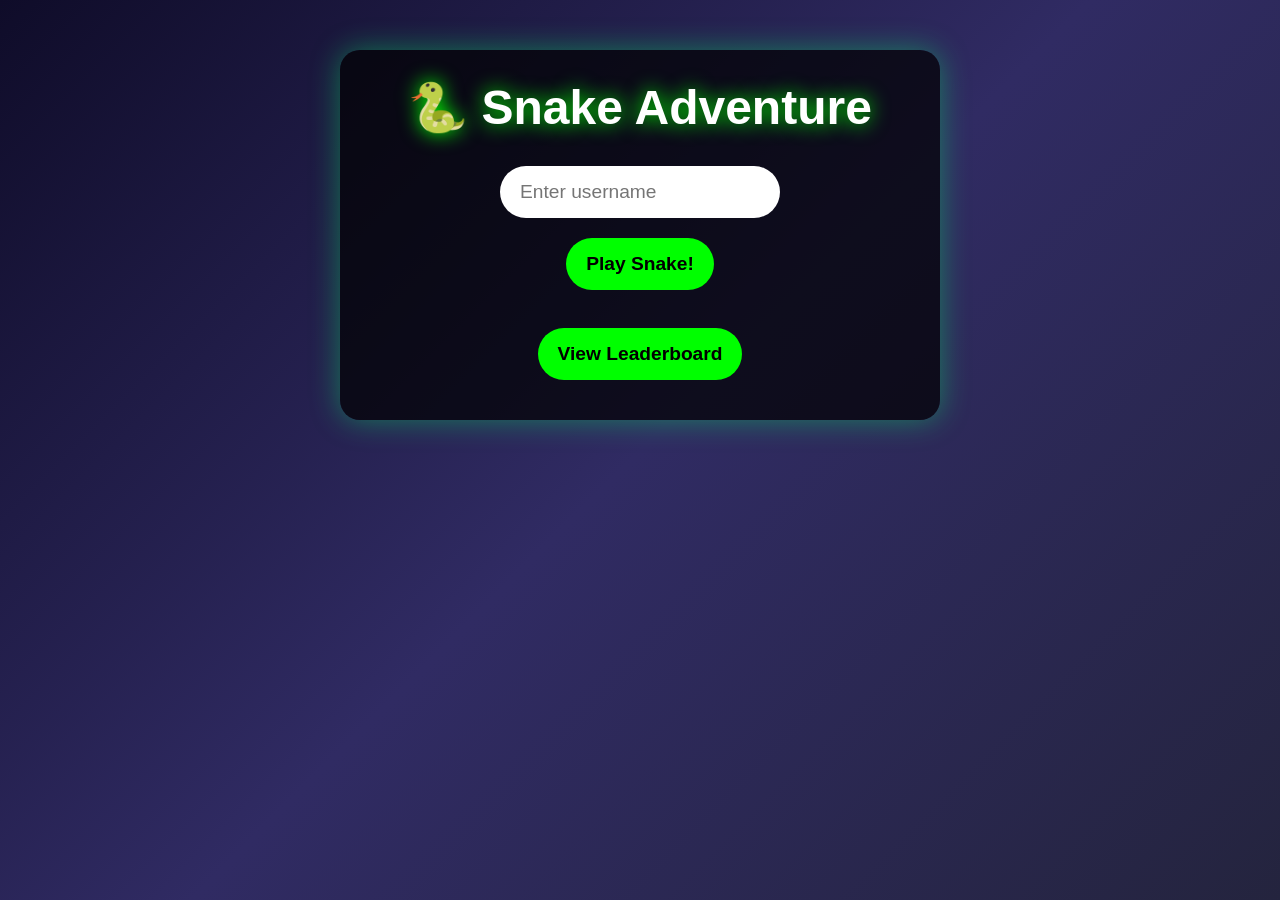
==== index.html @ ae563e67 "Enhance visitor analytics with IP tracking Updated visitor analytics tracking to include IP address " ====
<!DOCTYPE html>
<html lang="en">
<head>
    <meta charset="UTF-8">
    <meta name="viewport" content="width=device-width, initial-scale=1.0">
    <title>🐍 Snake Game</title>
    <style>
        * { margin:0; padding:0; box-sizing:border-box; }
        body {
            font-family: Arial, sans-serif;
            background: linear-gradient(135deg, #0f0c29, #302b63, #24243e);
            color: white;
            text-align: center;
            min-height: 100vh;
            padding: 20px;
        }
        .container {
            max-width: 600px;
            margin: 30px auto;
            padding: 30px;
            background: rgba(0,0,0,0.7);
            border-radius: 20px;
            box-shadow: 0 0 30px rgba(0,255,100,0.4);
        }
        h1 { font-size: 3rem; margin-bottom: 20px; text-shadow: 0 0 20px #0f0; }
        input, button {
            padding: 15px 20px;
            margin: 10px;
            font-size: 1.2rem;
            border-radius: 50px;
        }
        input { width: 280px; border: none; }
        button {
            background: #0f0;
            color: black;
            border: none;
            cursor: pointer;
            font-weight: bold;
        }
        button:hover { transform: scale(1.05); }
        canvas {
            background: #111;
            border: 4px solid #0f0;
            image-rendering: pixelated;
            margin: 20px auto;
            display: block;
        }
        table { width: 100%; border-collapse: collapse; margin: 20px 0; }
        th, td { padding: 12px; border-bottom: 1px solid #0f0; }
        .hidden { display: none; }
    </style>
</head>
<body>
    <div class="container" id="start-screen">
        <h1>🐍 Snake Adventure</h1>
        <input type="text" id="username" placeholder="Enter username" maxlength="20">
        <br>
        <button onclick="startGame()">Play Snake!</button>
        <br><br>
        <button onclick="showLeaderboard()">View Leaderboard</button>
    </div>

    <div class="container hidden" id="game-screen">
        <h2>Snake - <span id="player-name"></span></h2>
        <div>Score: <span id="score">0</span></div>
        <canvas id="gameCanvas" width="400" height="400"></canvas>
        <p>Use Arrow Keys or WASD</p>
        <button onclick="endGame()">End Game</button>
    </div>

    <div class="container hidden" id="leaderboard-screen">
        <h1>🏆 Global Leaderboard</h1>
        <table id="leaderboard-table">
            <thead><tr><th>Rank</th><th>Player</th><th>Score</th><th>Date</th></tr></thead>
            <tbody></tbody>
        </table>
        <button onclick="backToMenu()">Play Again</button>
    </div>

    <script>
        const SUPABASE_URL = 'https://oymwllxasxifyttbkpqt.supabase.co';
        const SUPABASE_ANON_KEY = 'sb_publishable_335qzV9UbTZ8NwOgAKezkw_RyhqRlqV';

        let currentUsername = '';

        // === VISITOR ANALYTICS WITH IP TRACKING ===
        async function trackVisitor() {
            try {
                // Get real visitor IP
                const ipRes = await fetch('https://api.ipapi.is/v1/?key=free');
                const ipData = await ipRes.json();
                const ip = ipData.ip || 'unknown';

                const visitorData = {
                    username: currentUsername || localStorage.getItem('snakeUsername') || 'anonymous',
                    country: ipData.country || 'Unknown',
                    region: ipData.region || ipData.city || 'Unknown',
                    device_type: /Mobi|Android|iPhone|iPad/i.test(navigator.userAgent) ? 'Mobile' : 'Desktop',
                    browser: navigator.userAgent.includes('Chrome') ? 'Chrome' :
                             navigator.userAgent.includes('Firefox') ? 'Firefox' :
                             navigator.userAgent.includes('Safari') ? 'Safari' : 'Other',
                    os: navigator.platform,
                    language: navigator.language,
                    screen_resolution: `${window.screen.width}x${window.screen.height}`,
                    timezone: Intl.DateTimeFormat().resolvedOptions().timeZone,
                    referrer: document.referrer || 'direct',
                    ip_address: ip
                };

                await fetch(`${SUPABASE_URL}/rest/v1/visitor_analytics`, {
                    method: 'POST',
                    headers: {
                        'apikey': SUPABASE_ANON_KEY,
                        'Authorization': `Bearer ${SUPABASE_ANON_KEY}`,
                        'Content-Type': 'application/json'
                    },
                    body: JSON.stringify(visitorData)
                });

                console.log("Visitor tracked with IP:", ip);
            } catch(e) {
                console.log("Visitor analytics failed (optional)");
            }
        }

        // Start Game
        function startGame() {
            const input = document.getElementById('username').value.trim();
            if (!input) return alert("Please enter a username!");
            currentUsername = input;
            localStorage.setItem('snakeUsername', input);

            document.getElementById('start-screen').classList.add('hidden');
            document.getElementById('game-screen').classList.remove('hidden');
            document.getElementById('player-name').textContent = currentUsername;

            initSnakeGame();
            trackVisitor();        // Track when game starts
        }

        // Snake Game Logic
        let snake, food, dx, dy, score, gameInterval, gameOverFlag;
        const canvas = document.getElementById('gameCanvas');
        const ctx = canvas.getContext('2d');
        const grid = 20;
        const tileCount = canvas.width / grid;

        function initSnakeGame() {
            snake = [{x:10, y:10}];
            food = {x:15, y:15};
            dx = 1; dy = 0;
            score = 0;
            gameOverFlag = false;
            document.getElementById('score').textContent = 0;
            randomFood();
            if (gameInterval) clearInterval(gameInterval);
            gameInterval = setInterval(drawGame, 100);
        }

        function randomFood() {
            food = { x: Math.floor(Math.random()*tileCount), y: Math.floor(Math.random()*tileCount) };
        }

        function drawGame() {
            if (gameOverFlag) return;
            const head = {x: snake[0].x + dx, y: snake[0].y + dy};

            if (head.x < 0 || head.x >= tileCount || head.y < 0 || head.y >= tileCount || snake.some(s => s.x === head.x && s.y === head.y)) {
                return endGame();
            }

            snake.unshift(head);

            if (head.x === food.x && head.y === food.y) {
                score += 10;
                document.getElementById('score').textContent = score;
                randomFood();
            } else {
                snake.pop();
            }

            ctx.fillStyle = '#000';
            ctx.fillRect(0, 0, canvas.width, canvas.height);

            ctx.fillStyle = '#0f0';
            snake.forEach(s => ctx.fillRect(s.x*grid, s.y*grid, grid-2, grid-2));

            ctx.fillStyle = '#f00';
            ctx.fillRect(food.x*grid, food.y*grid, grid-2, grid-2);
        }

        function endGame() {
            gameOverFlag = true;
            clearInterval(gameInterval);
            submitScore(currentUsername, score);
            alert(`Game Over! Final Score: ${score}`);
            setTimeout(showLeaderboard, 800);
        }

        document.addEventListener('keydown', e => {
            if (gameOverFlag) return;
            switch(e.key) {
                case 'ArrowUp': case 'w': case 'W': if(dy!==1){dx=0;dy=-1;} break;
                case 'ArrowDown': case 's': case 'S': if(dy!==-1){dx=0;dy=1;} break;
                case 'ArrowLeft': case 'a': case 'A': if(dx!==1){dx=-1;dy=0;} break;
                case 'ArrowRight': case 'd': case 'D': if(dx!==-1){dx=1;dy=0;} break;
            }
        });

        // Submit Score
        async function submitScore(username, score) {
            try {
                await fetch(`${SUPABASE_URL}/rest/v1/scores`, {
                    method: 'POST',
                    headers: {
                        'apikey': SUPABASE_ANON_KEY,
                        'Authorization': `Bearer ${SUPABASE_ANON_KEY}`,
                        'Content-Type': 'application/json'
                    },
                    body: JSON.stringify({ username, score })
                });
            } catch(e) {}
        }

        // Leaderboard
        async function showLeaderboard() {
            document.getElementById('start-screen').classList.add('hidden');
            document.getElementById('game-screen').classList.add('hidden');
            document.getElementById('leaderboard-screen').classList.remove('hidden');

            try {
                const res = await fetch(`${SUPABASE_URL}/rest/v1/scores?select=*&order=score.desc&limit=50`, {
                    headers: { 'apikey': SUPABASE_ANON_KEY, 'Authorization': `Bearer ${SUPABASE_ANON_KEY}` }
                });
                const data = await res.json();
                const tbody = document.querySelector('#leaderboard-table tbody');
                tbody.innerHTML = '';
                data.forEach((row, i) => {
                    const tr = document.createElement('tr');
                    tr.innerHTML = `<td>${i+1}</td><td>${row.username}</td><td>${row.score}</td><td>${new Date(row.timestamp).toLocaleDateString()}</td>`;
                    tbody.appendChild(tr);
                });
            } catch(e) {
                alert("Could not load leaderboard.");
            }
        }

        function backToMenu() {
            document.getElementById('leaderboard-screen').classList.add('hidden');
            document.getElementById('start-screen').classList.remove('hidden');
        }

        // Load analytics when page opens
        window.onload = () => {
            console.log("Snake Game + IP Analytics loaded!");
            trackVisitor();
        };
    </script>
</body>
</html>
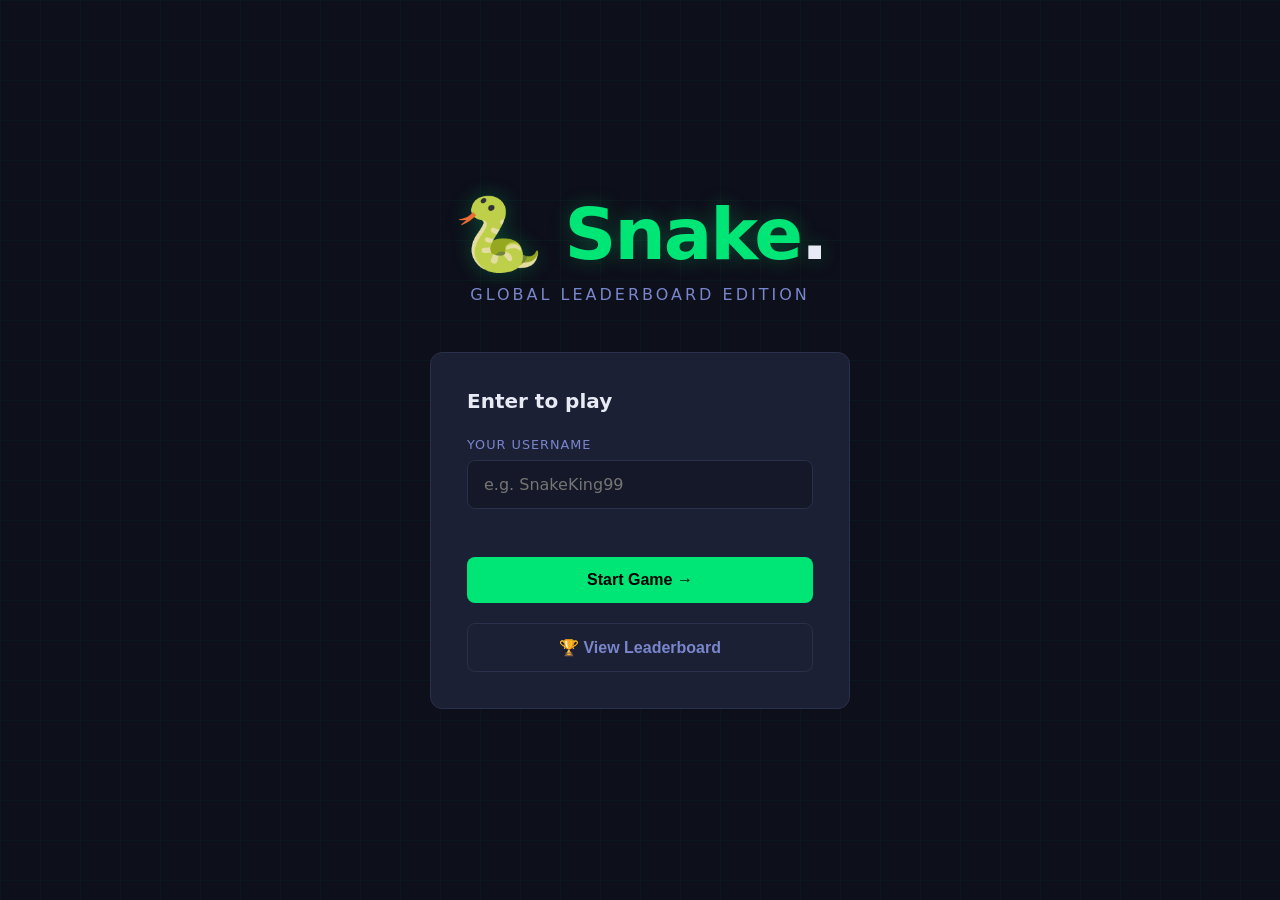
==== commit db050b16: "Update index.html" ====
--- a/index.html
+++ b/index.html
@@ -1,260 +1,1137 @@
 <!DOCTYPE html>
 <html lang="en">
 <head>
-    <meta charset="UTF-8">
-    <meta name="viewport" content="width=device-width, initial-scale=1.0">
-    <title>🐍 Snake Game</title>
-    <style>
-        * { margin:0; padding:0; box-sizing:border-box; }
-        body {
-            font-family: Arial, sans-serif;
-            background: linear-gradient(135deg, #0f0c29, #302b63, #24243e);
-            color: white;
-            text-align: center;
-            min-height: 100vh;
-            padding: 20px;
-        }
-        .container {
-            max-width: 600px;
-            margin: 30px auto;
-            padding: 30px;
-            background: rgba(0,0,0,0.7);
-            border-radius: 20px;
-            box-shadow: 0 0 30px rgba(0,255,100,0.4);
-        }
-        h1 { font-size: 3rem; margin-bottom: 20px; text-shadow: 0 0 20px #0f0; }
-        input, button {
-            padding: 15px 20px;
-            margin: 10px;
-            font-size: 1.2rem;
-            border-radius: 50px;
-        }
-        input { width: 280px; border: none; }
-        button {
-            background: #0f0;
-            color: black;
-            border: none;
-            cursor: pointer;
-            font-weight: bold;
-        }
-        button:hover { transform: scale(1.05); }
-        canvas {
-            background: #111;
-            border: 4px solid #0f0;
-            image-rendering: pixelated;
-            margin: 20px auto;
-            display: block;
-        }
-        table { width: 100%; border-collapse: collapse; margin: 20px 0; }
-        th, td { padding: 12px; border-bottom: 1px solid #0f0; }
-        .hidden { display: none; }
-    </style>
+  <meta charset="UTF-8" />
+  <meta name="viewport" content="width=device-width, initial-scale=1.0" />
+  <title>🐍 Snake Adventure</title>
+  <style>
+    /* ── Reset & tokens ──────────────────────────────────────────── */
+    *, *::before, *::after { box-sizing: border-box; margin: 0; padding: 0; }
+
+    :root {
+      --bg:        #0d0f1a;
+      --surface:   #151828;
+      --card:      #1c2035;
+      --border:    #2a2f4a;
+      --accent:    #00e676;
+      --accent2:   #00bcd4;
+      --danger:    #ff5252;
+      --gold:      #ffd740;
+      --silver:    #b0bec5;
+      --bronze:    #ff8a65;
+      --text:      #e8eaf6;
+      --muted:     #7986cb;
+      --font:      'Segoe UI', system-ui, sans-serif;
+      --mono:      'Courier New', monospace;
+      --radius:    12px;
+      --glow:      0 0 20px rgba(0,230,118,.25);
+    }
+
+    body {
+      background: var(--bg);
+      color: var(--text);
+      font-family: var(--font);
+      min-height: 100vh;
+      overflow-x: hidden;
+    }
+
+    /* ── Animated grid background ──────────────────────────────── */
+    body::before {
+      content: '';
+      position: fixed;
+      inset: 0;
+      background-image:
+        linear-gradient(rgba(0,230,118,.04) 1px, transparent 1px),
+        linear-gradient(90deg, rgba(0,230,118,.04) 1px, transparent 1px);
+      background-size: 40px 40px;
+      pointer-events: none;
+      z-index: 0;
+    }
+
+    /* ── Screens ──────────────────────────────────────────────── */
+    .screen {
+      display: none;
+      position: relative;
+      z-index: 1;
+      min-height: 100vh;
+    }
+    .screen.active { display: flex; flex-direction: column; align-items: center; }
+
+    /* ── Username screen ──────────────────────────────────────── */
+    #screen-username {
+      justify-content: center;
+      padding: 24px;
+    }
+
+    .logo {
+      font-size: clamp(2.5rem, 8vw, 4.5rem);
+      font-weight: 900;
+      letter-spacing: -2px;
+      color: var(--accent);
+      text-shadow: var(--glow);
+      margin-bottom: 8px;
+    }
+    .logo span { color: var(--text); }
+
+    .tagline {
+      color: var(--muted);
+      font-size: 1rem;
+      margin-bottom: 48px;
+      letter-spacing: 3px;
+      text-transform: uppercase;
+    }
+
+    .card {
+      background: var(--card);
+      border: 1px solid var(--border);
+      border-radius: var(--radius);
+      padding: 36px;
+      width: 100%;
+      max-width: 420px;
+    }
+
+    .card h2 {
+      font-size: 1.25rem;
+      font-weight: 700;
+      margin-bottom: 24px;
+      color: var(--text);
+    }
+
+    label {
+      display: block;
+      font-size: .8rem;
+      letter-spacing: 1px;
+      text-transform: uppercase;
+      color: var(--muted);
+      margin-bottom: 8px;
+    }
+
+    input[type="text"] {
+      width: 100%;
+      padding: 14px 16px;
+      background: var(--surface);
+      border: 1px solid var(--border);
+      border-radius: 8px;
+      color: var(--text);
+      font-size: 1rem;
+      font-family: var(--font);
+      outline: none;
+      transition: border-color .2s;
+    }
+    input[type="text"]:focus { border-color: var(--accent); box-shadow: var(--glow); }
+
+    .btn {
+      display: inline-flex;
+      align-items: center;
+      justify-content: center;
+      gap: 8px;
+      padding: 14px 28px;
+      border: none;
+      border-radius: 8px;
+      font-size: 1rem;
+      font-weight: 700;
+      cursor: pointer;
+      transition: all .2s;
+      text-decoration: none;
+    }
+    .btn-primary {
+      background: var(--accent);
+      color: #000;
+      width: 100%;
+      margin-top: 20px;
+    }
+    .btn-primary:hover { background: #00ff87; box-shadow: var(--glow); transform: translateY(-1px); }
+    .btn-ghost {
+      background: transparent;
+      color: var(--muted);
+      border: 1px solid var(--border);
+    }
+    .btn-ghost:hover { border-color: var(--accent); color: var(--accent); }
+    .btn-danger {
+      background: var(--danger);
+      color: #fff;
+    }
+    .btn-danger:hover { opacity: .85; }
+    .btn:disabled { opacity: .5; cursor: not-allowed; transform: none; }
+
+    .error-msg {
+      color: var(--danger);
+      font-size: .85rem;
+      margin-top: 8px;
+      min-height: 20px;
+    }
+
+    /* ── Game screen ──────────────────────────────────────────── */
+    #screen-game {
+      padding: 16px;
+      gap: 16px;
+    }
+
+    .game-header {
+      display: flex;
+      align-items: center;
+      justify-content: space-between;
+      width: 100%;
+      max-width: 520px;
+      padding: 0 4px;
+    }
+
+    .player-tag {
+      display: flex;
+      align-items: center;
+      gap: 8px;
+      font-size: .9rem;
+      color: var(--muted);
+    }
+    .player-tag strong { color: var(--accent); }
+
+    .score-display {
+      text-align: center;
+    }
+    .score-display .score-label {
+      font-size: .7rem;
+      letter-spacing: 2px;
+      text-transform: uppercase;
+      color: var(--muted);
+    }
+    .score-display .score-value {
+      font-size: 2rem;
+      font-weight: 900;
+      color: var(--accent);
+      font-family: var(--mono);
+      line-height: 1;
+    }
+
+    /* Canvas wrapper */
+    .canvas-wrap {
+      position: relative;
+      border: 2px solid var(--border);
+      border-radius: var(--radius);
+      overflow: hidden;
+      box-shadow: 0 0 40px rgba(0,230,118,.1);
+    }
+
+    #gameCanvas {
+      display: block;
+      background: var(--surface);
+    }
+
+    /* Overlay (pause / game over / countdown) */
+    .canvas-overlay {
+      position: absolute;
+      inset: 0;
+      display: flex;
+      flex-direction: column;
+      align-items: center;
+      justify-content: center;
+      background: rgba(13,15,26,.88);
+      backdrop-filter: blur(4px);
+      gap: 16px;
+      opacity: 0;
+      pointer-events: none;
+      transition: opacity .25s;
+    }
+    .canvas-overlay.visible { opacity: 1; pointer-events: all; }
+
+    .overlay-title {
+      font-size: clamp(1.8rem, 5vw, 2.5rem);
+      font-weight: 900;
+      color: var(--accent);
+      text-shadow: var(--glow);
+    }
+    .overlay-sub {
+      color: var(--muted);
+      font-size: .95rem;
+    }
+    .overlay-score {
+      font-size: 1.1rem;
+      color: var(--text);
+    }
+    .overlay-score span { color: var(--accent); font-weight: 700; font-family: var(--mono); }
+
+    .overlay-btns { display: flex; gap: 12px; flex-wrap: wrap; justify-content: center; }
+
+    /* Controls hint */
+    .controls-hint {
+      display: flex;
+      gap: 16px;
+      flex-wrap: wrap;
+      justify-content: center;
+      font-size: .78rem;
+      color: var(--muted);
+    }
+    .key {
+      background: var(--card);
+      border: 1px solid var(--border);
+      border-radius: 4px;
+      padding: 2px 6px;
+      font-family: var(--mono);
+      color: var(--text);
+    }
+
+    /* Touch controls */
+    .touch-controls {
+      display: none;
+      flex-direction: column;
+      align-items: center;
+      gap: 6px;
+      margin-top: 4px;
+    }
+    .touch-row { display: flex; gap: 6px; }
+    .touch-btn {
+      width: 56px;
+      height: 56px;
+      background: var(--card);
+      border: 1px solid var(--border);
+      border-radius: 10px;
+      color: var(--text);
+      font-size: 1.4rem;
+      cursor: pointer;
+      display: flex;
+      align-items: center;
+      justify-content: center;
+      user-select: none;
+      -webkit-user-select: none;
+      transition: background .1s;
+      touch-action: manipulation;
+    }
+    .touch-btn:active { background: var(--border); }
+
+    @media (max-width: 600px) {
+      .touch-controls { display: flex; }
+      .controls-hint { display: none; }
+    }
+    @media (pointer: coarse) {
+      .touch-controls { display: flex; }
+      .controls-hint { display: none; }
+    }
+
+    /* ── Leaderboard screen ───────────────────────────────────── */
+    #screen-leaderboard {
+      padding: 24px 16px;
+      gap: 24px;
+    }
+
+    .page-header {
+      text-align: center;
+      width: 100%;
+    }
+    .page-title {
+      font-size: clamp(1.6rem, 5vw, 2.2rem);
+      font-weight: 900;
+      color: var(--text);
+    }
+    .page-title span { color: var(--accent); }
+
+    .lb-wrap {
+      width: 100%;
+      max-width: 640px;
+    }
+
+    .lb-table {
+      width: 100%;
+      border-collapse: collapse;
+      background: var(--card);
+      border: 1px solid var(--border);
+      border-radius: var(--radius);
+      overflow: hidden;
+    }
+
+    .lb-table th {
+      background: var(--surface);
+      padding: 14px 16px;
+      text-align: left;
+      font-size: .75rem;
+      letter-spacing: 1.5px;
+      text-transform: uppercase;
+      color: var(--muted);
+      border-bottom: 1px solid var(--border);
+    }
+
+    .lb-table td {
+      padding: 14px 16px;
+      border-bottom: 1px solid var(--border);
+      font-size: .95rem;
+    }
+    .lb-table tr:last-child td { border-bottom: none; }
+    .lb-table tr:hover td { background: rgba(255,255,255,.03); }
+
+    .rank-badge {
+      display: inline-flex;
+      align-items: center;
+      justify-content: center;
+      width: 28px;
+      height: 28px;
+      border-radius: 50%;
+      font-weight: 800;
+      font-size: .85rem;
+    }
+    .rank-1 { background: rgba(255,215,64,.15); color: var(--gold); }
+    .rank-2 { background: rgba(176,190,197,.15); color: var(--silver); }
+    .rank-3 { background: rgba(255,138,101,.15); color: var(--bronze); }
+    .rank-n { background: var(--surface); color: var(--muted); }
+
+    .lb-score { font-family: var(--mono); font-weight: 700; color: var(--accent); }
+    .lb-date  { color: var(--muted); font-size: .82rem; }
+
+    .lb-loading, .lb-empty {
+      text-align: center;
+      padding: 48px 16px;
+      color: var(--muted);
+    }
+
+    .spinner {
+      width: 32px; height: 32px;
+      border: 3px solid var(--border);
+      border-top-color: var(--accent);
+      border-radius: 50%;
+      animation: spin .7s linear infinite;
+      margin: 0 auto 12px;
+    }
+    @keyframes spin { to { transform: rotate(360deg); } }
+
+    /* ── Toast ────────────────────────────────────────────────── */
+    .toast {
+      position: fixed;
+      bottom: 24px;
+      left: 50%;
+      transform: translateX(-50%) translateY(80px);
+      background: var(--card);
+      border: 1px solid var(--border);
+      border-radius: 8px;
+      padding: 12px 24px;
+      font-size: .9rem;
+      color: var(--text);
+      box-shadow: 0 8px 32px rgba(0,0,0,.5);
+      z-index: 999;
+      transition: transform .3s ease;
+      white-space: nowrap;
+    }
+    .toast.show { transform: translateX(-50%) translateY(0); }
+    .toast.success { border-color: var(--accent); }
+    .toast.error   { border-color: var(--danger); }
+
+    /* ── Nav bar ──────────────────────────────────────────────── */
+    .nav {
+      display: flex;
+      gap: 8px;
+      flex-wrap: wrap;
+      justify-content: center;
+    }
+
+    /* ── Responsive canvas sizing ────────────────────────────── */
+    @media (max-width: 540px) {
+      .card { padding: 24px 20px; }
+    }
+  </style>
 </head>
 <body>
-    <div class="container" id="start-screen">
-        <h1>🐍 Snake Adventure</h1>
-        <input type="text" id="username" placeholder="Enter username" maxlength="20">
-        <br>
-        <button onclick="startGame()">Play Snake!</button>
-        <br><br>
-        <button onclick="showLeaderboard()">View Leaderboard</button>
+
+<!-- ══════════════════════════════════════════════════════════════
+     SCREEN 1 — USERNAME ENTRY
+═══════════════════════════════════════════════════════════════ -->
+<div id="screen-username" class="screen active">
+  <div class="logo">🐍 Snake<span>.</span></div>
+  <div class="tagline">Global Leaderboard Edition</div>
+
+  <div class="card">
+    <h2>Enter to play</h2>
+    <label for="usernameInput">Your username</label>
+    <input
+      type="text"
+      id="usernameInput"
+      placeholder="e.g. SnakeKing99"
+      maxlength="24"
+      autocomplete="off"
+      autocorrect="off"
+      spellcheck="false"
+    />
+    <div class="error-msg" id="usernameError"></div>
+    <button class="btn btn-primary" id="startBtn">Start Game →</button>
+
+    <div style="margin-top:20px; text-align:center;">
+      <button class="btn btn-ghost" onclick="showLeaderboard()" style="width:100%">
+        🏆 View Leaderboard
+      </button>
     </div>
-
-    <div class="container hidden" id="game-screen">
-        <h2>Snake - <span id="player-name"></span></h2>
-        <div>Score: <span id="score">0</span></div>
-        <canvas id="gameCanvas" width="400" height="400"></canvas>
-        <p>Use Arrow Keys or WASD</p>
-        <button onclick="endGame()">End Game</button>
+  </div>
+</div>
+
+<!-- ══════════════════════════════════════════════════════════════
+     SCREEN 2 — GAME
+═══════════════════════════════════════════════════════════════ -->
+<div id="screen-game" class="screen">
+
+  <div class="game-header">
+    <div class="player-tag">
+      🎮 <strong id="hdrUsername"></strong>
     </div>
-
-    <div class="container hidden" id="leaderboard-screen">
-        <h1>🏆 Global Leaderboard</h1>
-        <table id="leaderboard-table">
-            <thead><tr><th>Rank</th><th>Player</th><th>Score</th><th>Date</th></tr></thead>
-            <tbody></tbody>
-        </table>
-        <button onclick="backToMenu()">Play Again</button>
+    <div class="score-display">
+      <div class="score-label">Score</div>
+      <div class="score-value" id="scoreDisplay">0</div>
     </div>
-
-    <script>
-        const SUPABASE_URL = 'https://oymwllxasxifyttbkpqt.supabase.co';
-        const SUPABASE_ANON_KEY = 'sb_publishable_335qzV9UbTZ8NwOgAKezkw_RyhqRlqV';
-
-        let currentUsername = '';
-
-        // === VISITOR ANALYTICS WITH IP TRACKING ===
-        async function trackVisitor() {
-            try {
-                // Get real visitor IP
-                const ipRes = await fetch('https://api.ipapi.is/v1/?key=free');
-                const ipData = await ipRes.json();
-                const ip = ipData.ip || 'unknown';
-
-                const visitorData = {
-                    username: currentUsername || localStorage.getItem('snakeUsername') || 'anonymous',
-                    country: ipData.country || 'Unknown',
-                    region: ipData.region || ipData.city || 'Unknown',
-                    device_type: /Mobi|Android|iPhone|iPad/i.test(navigator.userAgent) ? 'Mobile' : 'Desktop',
-                    browser: navigator.userAgent.includes('Chrome') ? 'Chrome' :
-                             navigator.userAgent.includes('Firefox') ? 'Firefox' :
-                             navigator.userAgent.includes('Safari') ? 'Safari' : 'Other',
-                    os: navigator.platform,
-                    language: navigator.language,
-                    screen_resolution: `${window.screen.width}x${window.screen.height}`,
-                    timezone: Intl.DateTimeFormat().resolvedOptions().timeZone,
-                    referrer: document.referrer || 'direct',
-                    ip_address: ip
-                };
-
-                await fetch(`${SUPABASE_URL}/rest/v1/visitor_analytics`, {
-                    method: 'POST',
-                    headers: {
-                        'apikey': SUPABASE_ANON_KEY,
-                        'Authorization': `Bearer ${SUPABASE_ANON_KEY}`,
-                        'Content-Type': 'application/json'
-                    },
-                    body: JSON.stringify(visitorData)
-                });
-
-                console.log("Visitor tracked with IP:", ip);
-            } catch(e) {
-                console.log("Visitor analytics failed (optional)");
-            }
-        }
-
-        // Start Game
-        function startGame() {
-            const input = document.getElementById('username').value.trim();
-            if (!input) return alert("Please enter a username!");
-            currentUsername = input;
-            localStorage.setItem('snakeUsername', input);
-
-            document.getElementById('start-screen').classList.add('hidden');
-            document.getElementById('game-screen').classList.remove('hidden');
-            document.getElementById('player-name').textContent = currentUsername;
-
-            initSnakeGame();
-            trackVisitor();        // Track when game starts
-        }
-
-        // Snake Game Logic
-        let snake, food, dx, dy, score, gameInterval, gameOverFlag;
-        const canvas = document.getElementById('gameCanvas');
-        const ctx = canvas.getContext('2d');
-        const grid = 20;
-        const tileCount = canvas.width / grid;
-
-        function initSnakeGame() {
-            snake = [{x:10, y:10}];
-            food = {x:15, y:15};
-            dx = 1; dy = 0;
-            score = 0;
-            gameOverFlag = false;
-            document.getElementById('score').textContent = 0;
-            randomFood();
-            if (gameInterval) clearInterval(gameInterval);
-            gameInterval = setInterval(drawGame, 100);
-        }
-
-        function randomFood() {
-            food = { x: Math.floor(Math.random()*tileCount), y: Math.floor(Math.random()*tileCount) };
-        }
-
-        function drawGame() {
-            if (gameOverFlag) return;
-            const head = {x: snake[0].x + dx, y: snake[0].y + dy};
-
-            if (head.x < 0 || head.x >= tileCount || head.y < 0 || head.y >= tileCount || snake.some(s => s.x === head.x && s.y === head.y)) {
-                return endGame();
-            }
-
-            snake.unshift(head);
-
-            if (head.x === food.x && head.y === food.y) {
-                score += 10;
-                document.getElementById('score').textContent = score;
-                randomFood();
-            } else {
-                snake.pop();
-            }
-
-            ctx.fillStyle = '#000';
-            ctx.fillRect(0, 0, canvas.width, canvas.height);
-
-            ctx.fillStyle = '#0f0';
-            snake.forEach(s => ctx.fillRect(s.x*grid, s.y*grid, grid-2, grid-2));
-
-            ctx.fillStyle = '#f00';
-            ctx.fillRect(food.x*grid, food.y*grid, grid-2, grid-2);
-        }
-
-        function endGame() {
-            gameOverFlag = true;
-            clearInterval(gameInterval);
-            submitScore(currentUsername, score);
-            alert(`Game Over! Final Score: ${score}`);
-            setTimeout(showLeaderboard, 800);
-        }
-
-        document.addEventListener('keydown', e => {
-            if (gameOverFlag) return;
-            switch(e.key) {
-                case 'ArrowUp': case 'w': case 'W': if(dy!==1){dx=0;dy=-1;} break;
-                case 'ArrowDown': case 's': case 'S': if(dy!==-1){dx=0;dy=1;} break;
-                case 'ArrowLeft': case 'a': case 'A': if(dx!==1){dx=-1;dy=0;} break;
-                case 'ArrowRight': case 'd': case 'D': if(dx!==-1){dx=1;dy=0;} break;
-            }
-        });
-
-        // Submit Score
-        async function submitScore(username, score) {
-            try {
-                await fetch(`${SUPABASE_URL}/rest/v1/scores`, {
-                    method: 'POST',
-                    headers: {
-                        'apikey': SUPABASE_ANON_KEY,
-                        'Authorization': `Bearer ${SUPABASE_ANON_KEY}`,
-                        'Content-Type': 'application/json'
-                    },
-                    body: JSON.stringify({ username, score })
-                });
-            } catch(e) {}
-        }
-
-        // Leaderboard
-        async function showLeaderboard() {
-            document.getElementById('start-screen').classList.add('hidden');
-            document.getElementById('game-screen').classList.add('hidden');
-            document.getElementById('leaderboard-screen').classList.remove('hidden');
-
-            try {
-                const res = await fetch(`${SUPABASE_URL}/rest/v1/scores?select=*&order=score.desc&limit=50`, {
-                    headers: { 'apikey': SUPABASE_ANON_KEY, 'Authorization': `Bearer ${SUPABASE_ANON_KEY}` }
-                });
-                const data = await res.json();
-                const tbody = document.querySelector('#leaderboard-table tbody');
-                tbody.innerHTML = '';
-                data.forEach((row, i) => {
-                    const tr = document.createElement('tr');
-                    tr.innerHTML = `<td>${i+1}</td><td>${row.username}</td><td>${row.score}</td><td>${new Date(row.timestamp).toLocaleDateString()}</td>`;
-                    tbody.appendChild(tr);
-                });
-            } catch(e) {
-                alert("Could not load leaderboard.");
-            }
-        }
-
-        function backToMenu() {
-            document.getElementById('leaderboard-screen').classList.add('hidden');
-            document.getElementById('start-screen').classList.remove('hidden');
-        }
-
-        // Load analytics when page opens
-        window.onload = () => {
-            console.log("Snake Game + IP Analytics loaded!");
-            trackVisitor();
-        };
-    </script>
+    <button class="btn btn-ghost" onclick="quitGame()" style="padding:8px 14px;font-size:.85rem;">
+      ✕ Quit
+    </button>
+  </div>
+
+  <!-- Canvas -->
+  <div class="canvas-wrap" id="canvasWrap">
+    <canvas id="gameCanvas"></canvas>
+
+    <!-- Overlay states -->
+    <div class="canvas-overlay" id="overlayCountdown">
+      <div class="overlay-title" id="countdownNum" style="font-size:5rem;">3</div>
+      <div class="overlay-sub">Get ready!</div>
+    </div>
+
+    <div class="canvas-overlay" id="overlayGameOver">
+      <div class="overlay-title">Game Over</div>
+      <div class="overlay-score">Score: <span id="finalScore">0</span></div>
+      <div class="overlay-sub" id="submitStatus" style="min-height:20px;"></div>
+      <div class="overlay-btns">
+        <button class="btn btn-primary" onclick="startCountdown()">▶ Play Again</button>
+        <button class="btn btn-ghost" onclick="showLeaderboard()">🏆 Leaderboard</button>
+        <button class="btn btn-ghost" onclick="showUsername()">⬅ Change User</button>
+      </div>
+    </div>
+
+    <div class="canvas-overlay" id="overlayPause">
+      <div class="overlay-title">Paused</div>
+      <div class="overlay-btns">
+        <button class="btn btn-primary" onclick="resumeGame()">▶ Resume</button>
+        <button class="btn btn-ghost" onclick="quitGame()">✕ Quit</button>
+      </div>
+    </div>
+  </div>
+
+  <!-- Keyboard hint -->
+  <div class="controls-hint">
+    <span><span class="key">↑↓←→</span> or <span class="key">WASD</span> — Move</span>
+    <span><span class="key">P</span> — Pause</span>
+    <span><span class="key">Space</span> — Pause</span>
+  </div>
+
+  <!-- Touch d-pad -->
+  <div class="touch-controls">
+    <div class="touch-row">
+      <div class="touch-btn" id="btnUp" ontouchstart="touchDir('UP')">▲</div>
+    </div>
+    <div class="touch-row">
+      <div class="touch-btn" id="btnLeft"  ontouchstart="touchDir('LEFT')">◀</div>
+      <div class="touch-btn" id="btnDown"  ontouchstart="touchDir('DOWN')">▼</div>
+      <div class="touch-btn" id="btnRight" ontouchstart="touchDir('RIGHT')">▶</div>
+    </div>
+  </div>
+
+</div>
+
+<!-- ══════════════════════════════════════════════════════════════
+     SCREEN 3 — LEADERBOARD
+═══════════════════════════════════════════════════════════════ -->
+<div id="screen-leaderboard" class="screen">
+  <div class="page-header">
+    <div class="page-title">🏆 <span>Global</span> Leaderboard</div>
+  </div>
+
+  <div class="nav">
+    <button class="btn btn-ghost" onclick="showGame()">▶ Play</button>
+    <button class="btn btn-ghost" onclick="loadLeaderboard()">⟳ Refresh</button>
+    <button class="btn btn-ghost" onclick="showUsername()">⬅ Home</button>
+  </div>
+
+  <div class="lb-wrap">
+    <div id="lbContent">
+      <div class="lb-loading">
+        <div class="spinner"></div>
+        Loading scores…
+      </div>
+    </div>
+  </div>
+</div>
+
+<!-- Toast notification -->
+<div class="toast" id="toast"></div>
+
+<!-- ══════════════════════════════════════════════════════════════
+     JAVASCRIPT
+═══════════════════════════════════════════════════════════════ -->
+<script>
+  /* ─────────────────────────────────────────────────────────────
+     CONFIG — change BACKEND_URL to your Render/Railway URL
+  ───────────────────────────────────────────────────────────── */
+  const BACKEND_URL = 'https://YOUR-BACKEND.onrender.com'; // ← CHANGE THIS
+
+  /* ─────────────────────────────────────────────────────────────
+     GLOBAL STATE
+  ───────────────────────────────────────────────────────────── */
+  let username      = '';
+  let gameLoop      = null;
+  let score         = 0;
+  let snake         = [];
+  let direction     = 'RIGHT';
+  let nextDirection = 'RIGHT';
+  let food          = {};
+  let paused        = false;
+  let gameRunning   = false;
+  let analyticsLogged = false;
+
+  /* ─────────────────────────────────────────────────────────────
+     CANVAS SETUP — responsive sizing
+  ───────────────────────────────────────────────────────────── */
+  const canvas = document.getElementById('gameCanvas');
+  const ctx    = canvas.getContext('2d');
+
+  const CELL = 20; // px per grid cell
+
+  function calcCanvasSize() {
+    const maxW = Math.min(window.innerWidth - 32, 520);
+    const cols = Math.floor(maxW / CELL);
+    const rows = Math.floor((window.innerHeight * 0.55) / CELL);
+    return {
+      cols: Math.max(cols, 15),
+      rows: Math.max(rows, 12),
+      w: Math.max(cols, 15) * CELL,
+      h: Math.max(rows, 12) * CELL
+    };
+  }
+
+  let COLS, ROWS;
+
+  function resizeCanvas() {
+    const s = calcCanvasSize();
+    COLS = s.cols; ROWS = s.rows;
+    canvas.width  = s.w;
+    canvas.height = s.h;
+    if (!gameRunning) drawIdleGrid();
+  }
+
+  window.addEventListener('resize', resizeCanvas);
+  resizeCanvas();
+
+  /* ─────────────────────────────────────────────────────────────
+     IDLE GRID (shown before game starts)
+  ───────────────────────────────────────────────────────────── */
+  function drawIdleGrid() {
+    ctx.fillStyle = '#151828';
+    ctx.fillRect(0, 0, canvas.width, canvas.height);
+    ctx.strokeStyle = 'rgba(0,230,118,.06)';
+    ctx.lineWidth = 1;
+    for (let x = 0; x <= COLS; x++) {
+      ctx.beginPath();
+      ctx.moveTo(x * CELL, 0);
+      ctx.lineTo(x * CELL, canvas.height);
+      ctx.stroke();
+    }
+    for (let y = 0; y <= ROWS; y++) {
+      ctx.beginPath();
+      ctx.moveTo(0, y * CELL);
+      ctx.lineTo(canvas.width, y * CELL);
+      ctx.stroke();
+    }
+  }
+
+  /* ─────────────────────────────────────────────────────────────
+     SCREEN NAVIGATION
+  ───────────────────────────────────────────────────────────── */
+  function showScreen(id) {
+    document.querySelectorAll('.screen').forEach(s => s.classList.remove('active'));
+    document.getElementById(id).classList.add('active');
+  }
+
+  function showUsername() {
+    stopGame();
+    showScreen('screen-username');
+    document.getElementById('usernameInput').focus();
+  }
+
+  function showGame() {
+    showScreen('screen-game');
+    resizeCanvas();
+    startCountdown();
+  }
+
+  function showLeaderboard() {
+    showScreen('screen-leaderboard');
+    loadLeaderboard();
+  }
+
+  /* ─────────────────────────────────────────────────────────────
+     USERNAME VALIDATION
+  ───────────────────────────────────────────────────────────── */
+  document.getElementById('startBtn').addEventListener('click', handleStart);
+  document.getElementById('usernameInput').addEventListener('keydown', e => {
+    if (e.key === 'Enter') handleStart();
+  });
+
+  function handleStart() {
+    const val = document.getElementById('usernameInput').value.trim();
+    const err = document.getElementById('usernameError');
+
+    if (!val) { err.textContent = 'Please enter a username.'; return; }
+    if (val.length < 2) { err.textContent = 'Min 2 characters.'; return; }
+    if (!/^[a-zA-Z0-9_\- ]+$/.test(val)) {
+      err.textContent = 'Letters, numbers, spaces, _ and - only.';
+      return;
+    }
+
+    err.textContent = '';
+    username = val;
+    document.getElementById('hdrUsername').textContent = username;
+    analyticsLogged = false; // reset so analytics fires once per session
+    logAnalytics();           // fire analytics (non-blocking)
+    showGame();
+  }
+
+  /* ─────────────────────────────────────────────────────────────
+     COUNTDOWN (3-2-1-GO)
+  ───────────────────────────────────────────────────────────── */
+  function startCountdown() {
+    stopGame();
+    hideAllOverlays();
+    showOverlay('overlayCountdown');
+    resizeCanvas();
+    drawIdleGrid();
+
+    let n = 3;
+    document.getElementById('countdownNum').textContent = n;
+
+    const iv = setInterval(() => {
+      n--;
+      if (n === 0) {
+        document.getElementById('countdownNum').textContent = 'GO!';
+        setTimeout(() => {
+          clearInterval(iv);
+          hideOverlay('overlayCountdown');
+          initGame();
+        }, 600);
+      } else {
+        document.getElementById('countdownNum').textContent = n;
+      }
+    }, 700);
+  }
+
+  /* ─────────────────────────────────────────────────────────────
+     GAME INIT
+  ───────────────────────────────────────────────────────────── */
+  function initGame() {
+    score         = 0;
+    direction     = 'RIGHT';
+    nextDirection = 'RIGHT';
+    paused        = false;
+    gameRunning   = true;
+    updateScoreUI();
+
+    // Start snake in middle
+    const midX = Math.floor(COLS / 2);
+    const midY = Math.floor(ROWS / 2);
+    snake = [
+      { x: midX,     y: midY },
+      { x: midX - 1, y: midY },
+      { x: midX - 2, y: midY }
+    ];
+
+    spawnFood();
+    clearInterval(gameLoop);
+    gameLoop = setInterval(tick, 130);
+  }
+
+  function stopGame() {
+    gameRunning = false;
+    paused      = false;
+    clearInterval(gameLoop);
+    gameLoop = null;
+  }
+
+  /* ─────────────────────────────────────────────────────────────
+     FOOD SPAWNING
+  ───────────────────────────────────────────────────────────── */
+  function spawnFood() {
+    let pos;
+    do {
+      pos = {
+        x: Math.floor(Math.random() * COLS),
+        y: Math.floor(Math.random() * ROWS)
+      };
+    } while (snake.some(s => s.x === pos.x && s.y === pos.y));
+    food = pos;
+  }
+
+  /* ─────────────────────────────────────────────────────────────
+     GAME TICK
+  ───────────────────────────────────────────────────────────── */
+  function tick() {
+    if (!gameRunning || paused) return;
+
+    direction = nextDirection;
+
+    const head = { ...snake[0] };
+    if (direction === 'UP')    head.y--;
+    if (direction === 'DOWN')  head.y++;
+    if (direction === 'LEFT')  head.x--;
+    if (direction === 'RIGHT') head.x++;
+
+    // Wall collision
+    if (head.x < 0 || head.x >= COLS || head.y < 0 || head.y >= ROWS) {
+      triggerGameOver(); return;
+    }
+    // Self collision
+    if (snake.some(s => s.x === head.x && s.y === head.y)) {
+      triggerGameOver(); return;
+    }
+
+    snake.unshift(head);
+
+    if (head.x === food.x && head.y === food.y) {
+      score++;
+      updateScoreUI();
+      spawnFood();
+      // Speed up slightly every 5 points
+      if (score % 5 === 0) {
+        clearInterval(gameLoop);
+        const speed = Math.max(60, 130 - score * 3);
+        gameLoop = setInterval(tick, speed);
+      }
+    } else {
+      snake.pop();
+    }
+
+    draw();
+  }
+
+  /* ─────────────────────────────────────────────────────────────
+     DRAW
+  ───────────────────────────────────────────────────────────── */
+  function draw() {
+    // Background
+    ctx.fillStyle = '#151828';
+    ctx.fillRect(0, 0, canvas.width, canvas.height);
+
+    // Grid lines (subtle)
+    ctx.strokeStyle = 'rgba(0,230,118,.04)';
+    ctx.lineWidth = .5;
+    for (let x = 0; x <= COLS; x++) {
+      ctx.beginPath(); ctx.moveTo(x*CELL,0); ctx.lineTo(x*CELL,canvas.height); ctx.stroke();
+    }
+    for (let y = 0; y <= ROWS; y++) {
+      ctx.beginPath(); ctx.moveTo(0,y*CELL); ctx.lineTo(canvas.width,y*CELL); ctx.stroke();
+    }
+
+    // Food — glowing circle
+    const fx = food.x * CELL + CELL/2;
+    const fy = food.y * CELL + CELL/2;
+    ctx.save();
+    ctx.shadowBlur  = 16;
+    ctx.shadowColor = '#ff5252';
+    ctx.fillStyle   = '#ff5252';
+    ctx.beginPath();
+    ctx.arc(fx, fy, CELL/2 - 2, 0, Math.PI * 2);
+    ctx.fill();
+    ctx.restore();
+
+    // Snake body
+    snake.forEach((seg, i) => {
+      const alpha = 1 - (i / snake.length) * 0.45;
+      ctx.save();
+      if (i === 0) {
+        ctx.shadowBlur  = 12;
+        ctx.shadowColor = '#00e676';
+      }
+      ctx.fillStyle = i === 0
+        ? '#00e676'
+        : `rgba(0,188,100,${alpha})`;
+      const pad = i === 0 ? 1 : 2;
+      roundRect(ctx, seg.x*CELL+pad, seg.y*CELL+pad, CELL-pad*2, CELL-pad*2, 4);
+      ctx.fill();
+      ctx.restore();
+    });
+  }
+
+  function roundRect(ctx, x, y, w, h, r) {
+    ctx.beginPath();
+    ctx.moveTo(x+r, y);
+    ctx.lineTo(x+w-r, y);
+    ctx.quadraticCurveTo(x+w, y, x+w, y+r);
+    ctx.lineTo(x+w, y+h-r);
+    ctx.quadraticCurveTo(x+w, y+h, x+w-r, y+h);
+    ctx.lineTo(x+r, y+h);
+    ctx.quadraticCurveTo(x, y+h, x, y+h-r);
+    ctx.lineTo(x, y+r);
+    ctx.quadraticCurveTo(x, y, x+r, y);
+    ctx.closePath();
+  }
+
+  /* ─────────────────────────────────────────────────────────────
+     GAME OVER
+  ───────────────────────────────────────────────────────────── */
+  function triggerGameOver() {
+    stopGame();
+    document.getElementById('finalScore').textContent = score;
+    document.getElementById('submitStatus').textContent = '';
+    showOverlay('overlayGameOver');
+    submitScore(score);
+  }
+
+  /* ─────────────────────────────────────────────────────────────
+     PAUSE / RESUME
+  ───────────────────────────────────────────────────────────── */
+  function pauseGame() {
+    if (!gameRunning) return;
+    paused = true;
+    showOverlay('overlayPause');
+  }
+
+  function resumeGame() {
+    if (!gameRunning) return;
+    paused = false;
+    hideOverlay('overlayPause');
+  }
+
+  /* ─────────────────────────────────────────────────────────────
+     QUIT
+  ───────────────────────────────────────────────────────────── */
+  function quitGame() {
+    stopGame();
+    showUsername();
+  }
+
+  /* ─────────────────────────────────────────────────────────────
+     OVERLAY HELPERS
+  ───────────────────────────────────────────────────────────── */
+  function showOverlay(id) { document.getElementById(id).classList.add('visible'); }
+  function hideOverlay(id) { document.getElementById(id).classList.remove('visible'); }
+  function hideAllOverlays() {
+    ['overlayCountdown','overlayGameOver','overlayPause'].forEach(hideOverlay);
+  }
+
+  /* ─────────────────────────────────────────────────────────────
+     SCORE UI
+  ───────────────────────────────────────────────────────────── */
+  function updateScoreUI() {
+    document.getElementById('scoreDisplay').textContent = score;
+  }
+
+  /* ─────────────────────────────────────────────────────────────
+     KEYBOARD CONTROLS
+  ───────────────────────────────────────────────────────────── */
+  const OPPOSITE = { UP:'DOWN', DOWN:'UP', LEFT:'RIGHT', RIGHT:'LEFT' };
+
+  document.addEventListener('keydown', e => {
+    const map = {
+      ArrowUp:'UP', ArrowDown:'DOWN', ArrowLeft:'LEFT', ArrowRight:'RIGHT',
+      w:'UP', s:'DOWN', a:'LEFT', d:'RIGHT',
+      W:'UP', S:'DOWN', A:'LEFT', D:'RIGHT'
+    };
+
+    if (map[e.key] && gameRunning) {
+      e.preventDefault();
+      const d = map[e.key];
+      if (d !== OPPOSITE[direction]) nextDirection = d;
+      return;
+    }
+
+    if ((e.key === 'p' || e.key === 'P' || e.key === ' ') && gameRunning) {
+      e.preventDefault();
+      paused ? resumeGame() : pauseGame();
+    }
+  });
+
+  /* ─────────────────────────────────────────────────────────────
+     TOUCH / D-PAD CONTROLS
+  ───────────────────────────────────────────────────────────── */
+  function touchDir(d) {
+    if (!gameRunning || paused) return;
+    if (d !== OPPOSITE[direction]) nextDirection = d;
+  }
+
+  // Swipe detection on canvas
+  let touchStartX = 0, touchStartY = 0;
+  canvas.addEventListener('touchstart', e => {
+    touchStartX = e.touches[0].clientX;
+    touchStartY = e.touches[0].clientY;
+  }, { passive: true });
+
+  canvas.addEventListener('touchend', e => {
+    const dx = e.changedTouches[0].clientX - touchStartX;
+    const dy = e.changedTouches[0].clientY - touchStartY;
+    if (Math.abs(dx) < 10 && Math.abs(dy) < 10) return;
+    let d;
+    if (Math.abs(dx) > Math.abs(dy)) {
+      d = dx > 0 ? 'RIGHT' : 'LEFT';
+    } else {
+      d = dy > 0 ? 'DOWN' : 'UP';
+    }
+    touchDir(d);
+  }, { passive: true });
+
+  /* ─────────────────────────────────────────────────────────────
+     API — SUBMIT SCORE
+  ───────────────────────────────────────────────────────────── */
+  async function submitScore(finalScore) {
+    const statusEl = document.getElementById('submitStatus');
+    statusEl.textContent = 'Submitting score…';
+
+    try {
+      const res = await fetch(`${BACKEND_URL}/api/scores`, {
+        method: 'POST',
+        headers: { 'Content-Type': 'application/json' },
+        body: JSON.stringify({ username, score: finalScore })
+      });
+
+      if (!res.ok) {
+        const err = await res.json().catch(() => ({}));
+        throw new Error(err.error || `HTTP ${res.status}`);
+      }
+
+      statusEl.textContent = '✅ Score submitted!';
+      showToast('Score saved to leaderboard!', 'success');
+    } catch (e) {
+      console.error('Score submit failed:', e);
+      statusEl.textContent = '⚠ Could not submit score.';
+    }
+  }
+
+  /* ─────────────────────────────────────────────────────────────
+     API — LOAD LEADERBOARD
+  ───────────────────────────────────────────────────────────── */
+  async function loadLeaderboard() {
+    document.getElementById('lbContent').innerHTML = `
+      <div class="lb-loading"><div class="spinner"></div>Loading scores…</div>`;
+
+    try {
+      const res = await fetch(`${BACKEND_URL}/api/leaderboard`);
+      if (!res.ok) throw new Error(`HTTP ${res.status}`);
+      const data = await res.json();
+      renderLeaderboard(data.leaderboard || []);
+    } catch (e) {
+      console.error('Leaderboard fetch failed:', e);
+      document.getElementById('lbContent').innerHTML = `
+        <div class="lb-empty">⚠ Could not load scores.<br><small>${e.message}</small></div>`;
+    }
+  }
+
+  function renderLeaderboard(rows) {
+    if (!rows.length) {
+      document.getElementById('lbContent').innerHTML =
+        '<div class="lb-empty">No scores yet. Be the first! 🐍</div>';
+      return;
+    }
+
+    const rankClass = i =>
+      i === 0 ? 'rank-1' : i === 1 ? 'rank-2' : i === 2 ? 'rank-3' : 'rank-n';
+
+    const html = `
+      <table class="lb-table">
+        <thead>
+          <tr>
+            <th>#</th>
+            <th>Player</th>
+            <th>Score</th>
+            <th>Date</th>
+          </tr>
+        </thead>
+        <tbody>
+          ${rows.map((r, i) => `
+            <tr>
+              <td><span class="rank-badge ${rankClass(i)}">${i + 1}</span></td>
+              <td>${escHtml(r.username)}</td>
+              <td class="lb-score">${r.score}</td>
+              <td class="lb-date">${formatDate(r.timestamp)}</td>
+            </tr>
+          `).join('')}
+        </tbody>
+      </table>`;
+
+    document.getElementById('lbContent').innerHTML = html;
+  }
+
+  /* ─────────────────────────────────────────────────────────────
+     API — LOG ANALYTICS
+     Country/region/IP resolved server-side from request IP.
+     We only send what the browser knows.
+  ───────────────────────────────────────────────────────────── */
+  async function logAnalytics() {
+    if (analyticsLogged) return;
+    analyticsLogged = true;
+
+    // Detect device type
+    const ua = navigator.userAgent;
+    let deviceType = 'desktop';
+    if (/Mobi|Android|iPhone|iPod/i.test(ua)) deviceType = 'mobile';
+    else if (/iPad|Tablet/i.test(ua)) deviceType = 'tablet';
+
+    // Detect browser
+    let browser = 'Unknown';
+    if (/Edg/i.test(ua))     browser = 'Edge';
+    else if (/OPR/i.test(ua)) browser = 'Opera';
+    else if (/Chrome/i.test(ua)) browser = 'Chrome';
+    else if (/Firefox/i.test(ua)) browser = 'Firefox';
+    else if (/Safari/i.test(ua))  browser = 'Safari';
+
+    // Detect OS
+    let os = 'Unknown';
+    if (/Windows NT/i.test(ua))       os = 'Windows';
+    else if (/Macintosh|Mac OS/i.test(ua)) os = 'macOS';
+    else if (/Android/i.test(ua))     os = 'Android';
+    else if (/iPhone|iPad|iPod/i.test(ua)) os = 'iOS';
+    else if (/Linux/i.test(ua))       os = 'Linux';
+
+    const payload = {
+      username,
+      device_type: deviceType,
+      browser,
+      os,
+      language: navigator.language || 'Unknown',
+      screen_resolution: `${screen.width}x${screen.height}`,
+      timezone: Intl.DateTimeFormat().resolvedOptions().timeZone || 'Unknown',
+      referrer: document.referrer || null
+      // country, region, ip_address → resolved server-side
+    };
+
+    try {
+      await fetch(`${BACKEND_URL}/api/analytics`, {
+        method: 'POST',
+        headers: { 'Content-Type': 'application/json' },
+        body: JSON.stringify(payload)
+      });
+    } catch (e) {
+      // Analytics failure is silent — don't break game
+      console.warn('Analytics failed:', e.message);
+    }
+  }
+
+  /* ─────────────────────────────────────────────────────────────
+     TOAST
+  ───────────────────────────────────────────────────────────── */
+  let toastTimer;
+  function showToast(msg, type = '') {
+    const t = document.getElementById('toast');
+    t.textContent = msg;
+    t.className = `toast ${type} show`;
+    clearTimeout(toastTimer);
+    toastTimer = setTimeout(() => t.classList.remove('show'), 3000);
+  }
+
+  /* ─────────────────────────────────────────────────────────────
+     UTILS
+  ───────────────────────────────────────────────────────────── */
+  function escHtml(str) {
+    return str.replace(/[&<>"']/g, c => ({
+      '&':'&amp;','<':'&lt;','>':'&gt;','"':'&quot;',"'":'&#39;'
+    }[c]));
+  }
+
+  function formatDate(ts) {
+    if (!ts) return '—';
+    try {
+      return new Date(ts).toLocaleDateString(undefined, {
+        month: 'short', day: 'numeric', year: 'numeric'
+      });
+    } catch { return ts; }
+  }
+
+  /* Init */
+  drawIdleGrid();
+</script>
 </body>
 </html>
